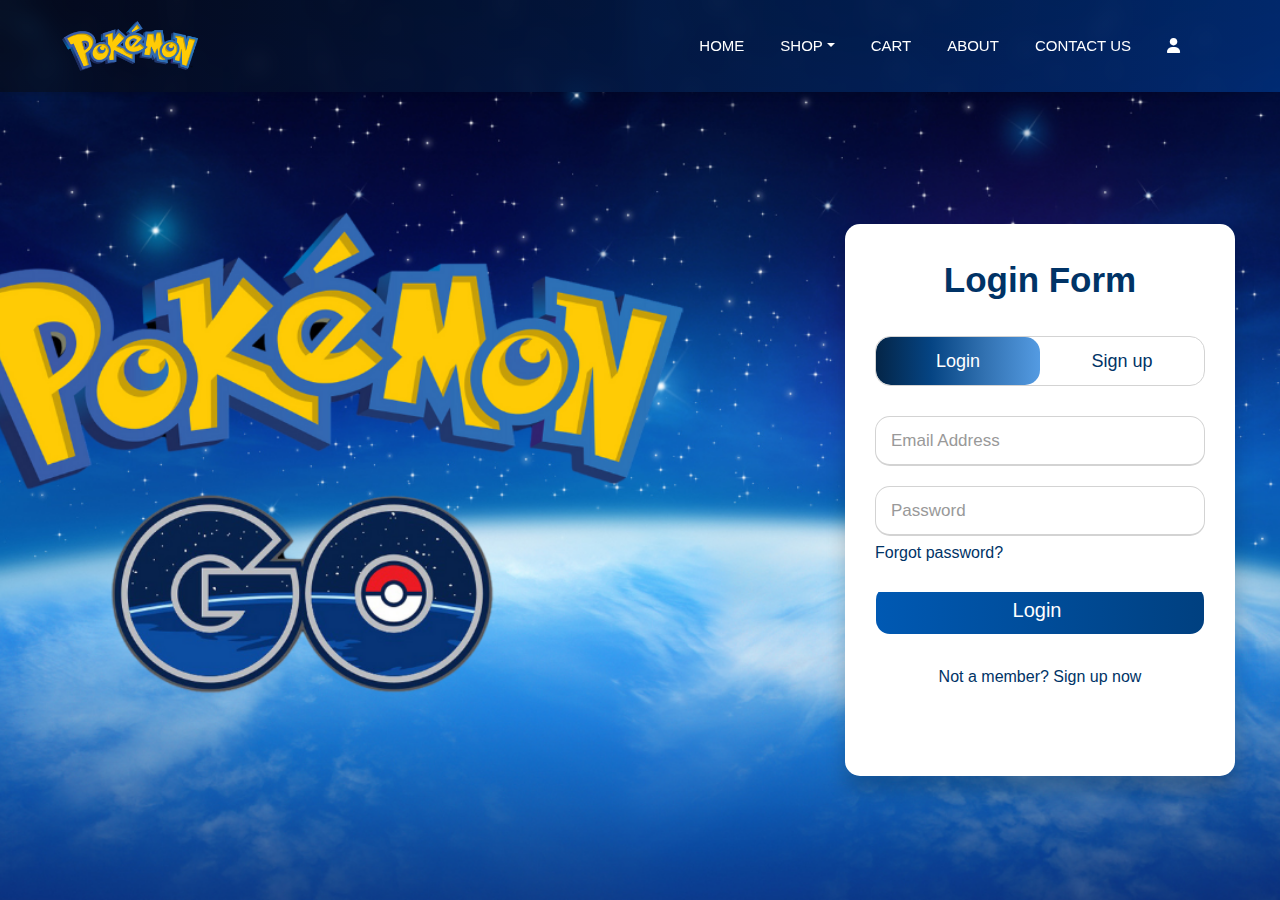
==== DRAFTS/registration/index.html @ 6518241b "Login/SignUp" ====
<!DOCTYPE html>
<html lang="en">
<head>
    <meta charset="UTF-8">
    <meta name="viewport" content="width=device-width, initial-scale=1.0">
    <title>Your Website</title>
    <!-- Bootstrap CSS -->
    <link href="https://cdn.jsdelivr.net/npm/bootstrap@5.3.0/dist/css/bootstrap.min.css" rel="stylesheet">
    <link href="https://cdnjs.cloudflare.com/ajax/libs/font-awesome/6.0.0-beta3/css/all.min.css" rel="stylesheet">
    <style>
        /* Custom Navbar Styles */
        nav {
            background: linear-gradient(90deg, rgba(6, 6, 6, 0.5), rgba(0, 74, 173, 0.5));
            backdrop-filter: blur(10px);
            box-shadow: 0 0 10px rgba(0, 0, 0, 0.2);
        }

        .custom-toggler.navbar-toggler {
            border-color: #fff;
            color: #054483;
        }

        .custom-toggler .navbar-toggler-icon {
            background-image: url("data:image/svg+xml;charset=utf8,%3Csvg viewBox='0 0 32 32' xmlns='http://www.w3.org/2000/svg'%3E%3Cpath stroke='rgba(187, 42, 42, 0.8)' stroke-width='2' stroke-lineap='round' stroke-miterlimit='10' d='M4 8h24M4 16h24M4 24h24'/%3E%3C/svg%3E");
        }

        .trans-color {
            color: #fff;
        }

        .nav-link {
            text-transform: uppercase;
            font-size: 15px;
            margin: auto 10px;
            color: #fff;
        }

        .nav-link:hover, .nav-link:active, .nav-link:focus, .nav-link:enabled {
            color: #e1bf15;
        }
        

        nav img {
            height: 50px;
            margin-left: -20px;
        }

        /* Body and Background */
        body {
            margin: 0;
            padding: 0;
            font-family: Arial, sans-serif;
            background: url("HOME.png") no-repeat center center/cover;
            display: flex;
            flex-direction: column;
            align-items: center;
            justify-content: center;
            min-height: 100vh;
        }
        ::selection {
            background: #1a75ff;
            color: #fff;
          }
          .wrapper {
            overflow: hidden;
            max-width: 390px;
            background: #fff;
            padding: 30px;
            border-radius: 15px;
            box-shadow: 0px 15px 20px rgba(0, 0, 0, 0.2);
            margin-top: 100px;
            margin-right: -800px;
          }
          .wrapper .title-text {
            display: flex;
            width: 200%;
            color: #003366;
          }
          .wrapper .title {
            width: 50%;
            font-size: 35px;
            font-weight: 600;
            text-align: center;
            transition: all 0.6s cubic-bezier(0.68, -0.55, 0.265, 1.55);
          }
          .wrapper .slide-controls {
            position: relative;
            display: flex;
            height: 50px;
            width: 100%;
            overflow: hidden;
            margin: 30px 0 10px 0;
            justify-content: space-between;
            border: 1px solid lightgrey;
            border-radius: 15px;
          }
          .slide-controls .slide {
            height: 100%;
            width: 100%;
            color: #fff;
            font-size: 18px;
            font-weight: 500;
            text-align: center;
            line-height: 48px;
            cursor: pointer;
            z-index: 1;
            transition: all 0.6s ease;
          }
          .slide-controls label.signup {
            color: #000;
          }
          .slide-controls .slider-tab {
            position: absolute;
            height: 100%;
            width: 50%;
            left: 0;
            z-index: 0;
            border-radius: 15px;
            background: -webkit-linear-gradient(left, #042547, #054483, #3272b2, #549be2);
            transition: all 0.6s cubic-bezier(0.68, -0.55, 0.265, 1.55);
          }
          input[type="radio"] {
            display: none;
          }
          #signup:checked ~ .slider-tab {
            left: 50%;
          }
          #signup:checked ~ label.signup {
            color: #fff;
            cursor: default;
            user-select: none;
          }
          #signup:checked ~ label.login {
            color: #003366;
          }
          #login:checked ~ label.signup {
            color: #003366;
          }
          #login:checked ~ label.login {
            cursor: default;
            user-select: none;
          }
          .wrapper .form-container {
            width: 100%;
            overflow: hidden;
          }
          .form-container .form-inner {
            display: flex;
            width: 200%;
          }
          .form-container .form-inner form {
            width: 50%;
            transition: all 0.6s cubic-bezier(0.68, -0.55, 0.265, 1.55);
          }
          .form-inner form .field {
            height: 50px;
            width: 100%;
            margin-top: 20px;
          }
          .form-inner form .field input {
            height: 100%;
            width: 100%;
            outline: none;
            padding-left: 15px;
            border-radius: 15px;
            border: 1px solid lightgrey;
            border-bottom-width: 2px;
            font-size: 17px;
            transition: all 0.3s ease;
          }
          .form-inner form .field input:focus {
            border-color: #003366;
          }
          .form-inner form .field input::placeholder {
            color: #999;
            transition: all 0.3s ease;
          }
          form .field input:focus::placeholder {
            color: #003366;
          }
          .form-inner form .pass-link {
            margin-top: 5px;
          }
          .form-inner form .signup-link {
            text-align: center;
            margin-top: 30px;
            color: #003366;
          }
          .form-inner form .pass-link a,
          .form-inner form .signup-link a {
            color: #003366;
            text-decoration: none;
          }
          .form-inner form .pass-link a:hover,
          .form-inner form .signup-link a:hover {
            text-decoration: underline;
          }
          form .btn {
            height: 50px;
            width: 100%;
            border-radius: 15px;
            position: relative;
            overflow: hidden;
          }
          form .btn .btn-layer {
            height: 100%;
            width: 300%;
            position: absolute;
            left: -100%;
            background: -webkit-linear-gradient(
              right,
              #003366,
              #004080,
              #0059b3,
              #0073e6
            );
            border-radius: 15px;
            transition: all 0.4s ease;
          }
          form .btn:hover .btn-layer {
            left: 0;
          }
          form .btn input[type="submit"] {
            height: 100%;
            width: 100%;
            z-index: 1;
            position: relative;
            background: none;
            border: none;
            color: #fff;
            padding-left: 0;
            border-radius: 15px;
            font-size: 20px;
            font-weight: 500;
            cursor: pointer;
          }
      
          .name-fields {
            display: flex;
            gap: 10px; 
          }
          .name-fields .field {
            width: 48%; 
          }
       
    </style>
</head>
<body>
    <!-- NAVBAR -->
    <nav class="py-3 navbar navbar-expand-lg fixed-top auto-hiding-navbar">
        <div class="container">
            <a class="navbar-brand" href="#">
                <img src="poke.png" alt="logo">
            </a>

            <button class="navbar-toggler ml-auto custom-toggler" 
                    type="button" 
                    data-bs-toggle="collapse" 
                    data-bs-target="#nav3">
                <span class="navbar-toggler-icon"></span>
            </button>

            <div class="navbar-collapse collapse" id="nav3">
                <ul class="navbar-nav ms-auto">
                    <li class="nav-item">
                        <a class="nav-link" href="#">Home</a>
                    </li>
                    <li class="nav-item dropdown">
                        <a class="nav-link dropdown-toggle" data-bs-toggle="dropdown" href="#" role="button" aria-expanded="false">Shop</a>
                        <ul class="dropdown-menu">
                          <li><a class="dropdown-item" href="#">Action</a></li>
                          <li><a class="dropdown-item" href="#">Another action</a></li>
                          <li><a class="dropdown-item" href="#">Something else here</a></li>
                          <li><hr class="dropdown-divider"></li>
                          <li><a class="dropdown-item" href="#">Separated link</a></li>
                        </ul>
                    </li>
                    <li class="nav-item">
                    <a class="nav-link" href="#">Cart</a>
                    </li>
                    <li class="nav-item">
                    <a class="nav-link" href="#">About</a>
                    </li>
                    <li class="nav-item">
                    <a class="nav-link" href="#">Contact Us</a>
                    </li>
                    <li class="nav-item">
                    <a class="nav-link" href="#"><i class="fa-solid fa-user"></i></a>
                    </li>
                </ul>
            </div>
        </div>
    </nav>
    <!-- END NAVBAR -->

    <!-- partial:index.partial.html -->
<div class="wrapper">
    <div class="title-text">
      <div class="title login">Login Form</div>
      <div class="title signup">Sign up Form</div>
    </div>
    <div class="form-container">
      <div class="slide-controls">
        <input type="radio" name="slide" id="login" checked>
        <input type="radio" name="slide" id="signup">
        <label for="login" class="slide login">Login</label>
        <label for="signup" class="slide signup">Sign up</label>
        <div class="slider-tab"></div>
      </div>
      <div class="form-inner">
        <form action="#" class="login">
          <div class="field">
            <input type="text" placeholder="Email Address" required>
          </div>
          <div class="field">
            <input type="password" placeholder="Password" required>
          </div>
          <div class="pass-link"><a href="#">Forgot password?</a></div>
          <div class="field btn">
            <div class="btn-layer"></div>
            <input type="submit" value="Login">
          </div>
          <div class="signup-link">Not a member? <a href="#">Sign up now</a></div>
        </form>
        <form action="#" class="signup">
          <div class="name-fields">
            <div class="field">
              <input type="text" placeholder="First Name" required>
            </div>
            <div class="field">
              <input type="text" placeholder="Last Name" required>
            </div>
          </div>
          <div class="field">
            <input type="text" placeholder="Email Address" required>
          </div>
          <div class="field">
            <input type="password" placeholder="Password" required>
          </div>
          <div class="field">
            <input type="password" placeholder="Confirm password" required>
          </div>
          <div class="field btn">
            <div class="btn-layer"></div>
            <input type="submit" value="Signup">
          </div>
        </form>
      </div>
    </div>
  </div>
    <!-- End Login/Signup Form -->

    <!-- Bootstrap JS and dependencies -->
    <script src="https://cdn.jsdelivr.net/npm/@popperjs/core@2.11.6/dist/umd/popper.min.js"></script>
    <script src="https://cdn.jsdelivr.net/npm/bootstrap@5.3.0/dist/js/bootstrap.min.js"></script>

   <!-- partial -->
  <script>
    const loginText = document.querySelector(".title-text .login");
    const loginForm = document.querySelector("form.login");
    const loginBtn = document.querySelector("label.login");
    const signupBtn = document.querySelector("label.signup");
    const signupLink = document.querySelector("form .signup-link a");
    signupBtn.onclick = () => {
      loginForm.style.marginLeft = "-50%";
      loginText.style.marginLeft = "-50%";
    };
    loginBtn.onclick = () => {
      loginForm.style.marginLeft = "0%";
      loginText.style.marginLeft = "0%";
    };
    signupLink.onclick = () => {
      signupBtn.click();
      return false;
    };
  </script>
</body>
</html>
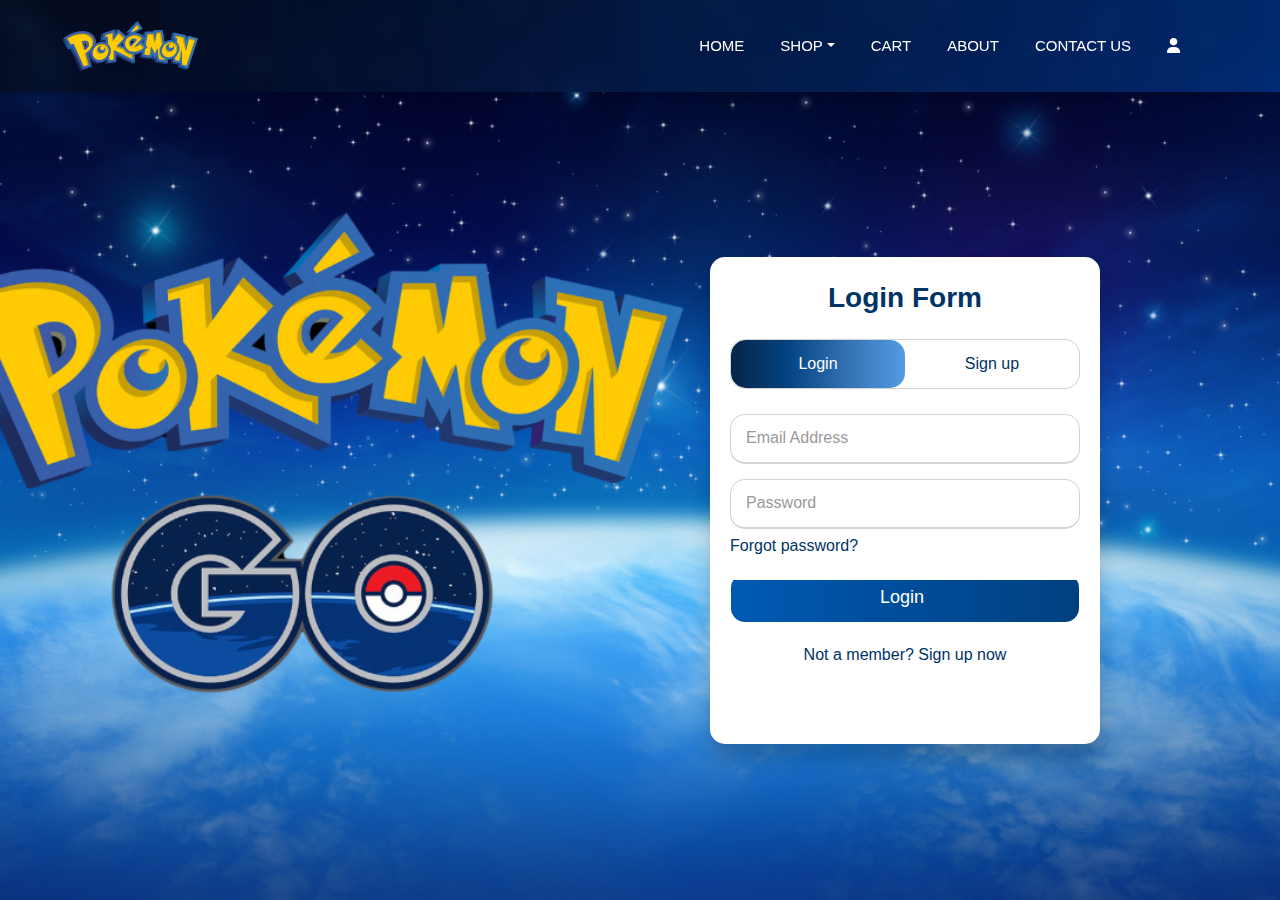
==== commit 42eb4107: "Login/SignUp" ====
--- a/DRAFTS/registration/index.html
+++ b/DRAFTS/registration/index.html
@@ -38,7 +38,6 @@
         .nav-link:hover, .nav-link:active, .nav-link:focus, .nav-link:enabled {
             color: #e1bf15;
         }
-        
 
         nav img {
             height: 50px;
@@ -53,63 +52,73 @@
             background: url("HOME.png") no-repeat center center/cover;
             display: flex;
             flex-direction: column;
-            align-items: center;
+            align-items: flex-end; /* Align content to the right by default */
             justify-content: center;
             min-height: 100vh;
         }
+
         ::selection {
             background: #1a75ff;
             color: #fff;
-          }
-          .wrapper {
+        }
+
+        /* Login/Signup Form Styles */
+        .wrapper {
             overflow: hidden;
             max-width: 390px;
+            width: 90%; /* Responsive width */
             background: #fff;
-            padding: 30px;
+            padding: 20px; /* Reduced padding for smaller screens */
             border-radius: 15px;
             box-shadow: 0px 15px 20px rgba(0, 0, 0, 0.2);
             margin-top: 100px;
-            margin-right: -800px;
-          }
-          .wrapper .title-text {
+            margin-right: 180px; /* Positioned to the right by default */
+        }
+
+        .wrapper .title-text {
             display: flex;
             width: 200%;
             color: #003366;
-          }
-          .wrapper .title {
+        }
+
+        .wrapper .title {
             width: 50%;
-            font-size: 35px;
+            font-size: 28px; /* Reduced font size for smaller screens */
             font-weight: 600;
             text-align: center;
             transition: all 0.6s cubic-bezier(0.68, -0.55, 0.265, 1.55);
-          }
-          .wrapper .slide-controls {
+        }
+
+        .wrapper .slide-controls {
             position: relative;
             display: flex;
             height: 50px;
             width: 100%;
             overflow: hidden;
-            margin: 30px 0 10px 0;
+            margin: 20px 0 10px 0; /* Adjusted margin */
             justify-content: space-between;
             border: 1px solid lightgrey;
             border-radius: 15px;
-          }
-          .slide-controls .slide {
+        }
+
+        .slide-controls .slide {
             height: 100%;
             width: 100%;
             color: #fff;
-            font-size: 18px;
+            font-size: 16px; /* Reduced font size for smaller screens */
             font-weight: 500;
             text-align: center;
             line-height: 48px;
             cursor: pointer;
             z-index: 1;
             transition: all 0.6s ease;
-          }
-          .slide-controls label.signup {
+        }
+
+        .slide-controls label.signup {
             color: #000;
-          }
-          .slide-controls .slider-tab {
+        }
+
+        .slide-controls .slider-tab {
             position: absolute;
             height: 100%;
             width: 50%;
@@ -118,46 +127,57 @@
             border-radius: 15px;
             background: -webkit-linear-gradient(left, #042547, #054483, #3272b2, #549be2);
             transition: all 0.6s cubic-bezier(0.68, -0.55, 0.265, 1.55);
-          }
-          input[type="radio"] {
+        }
+
+        input[type="radio"] {
             display: none;
-          }
-          #signup:checked ~ .slider-tab {
+        }
+
+        #signup:checked ~ .slider-tab {
             left: 50%;
-          }
-          #signup:checked ~ label.signup {
+        }
+
+        #signup:checked ~ label.signup {
             color: #fff;
             cursor: default;
             user-select: none;
-          }
-          #signup:checked ~ label.login {
-            color: #003366;
-          }
-          #login:checked ~ label.signup {
-            color: #003366;
-          }
-          #login:checked ~ label.login {
+        }
+
+        #signup:checked ~ label.login {
+            color: #003366;
+        }
+
+        #login:checked ~ label.signup {
+            color: #003366;
+        }
+
+        #login:checked ~ label.login {
             cursor: default;
             user-select: none;
-          }
-          .wrapper .form-container {
+        }
+
+        .wrapper .form-container {
             width: 100%;
             overflow: hidden;
-          }
-          .form-container .form-inner {
+        }
+
+        .form-container .form-inner {
             display: flex;
             width: 200%;
-          }
-          .form-container .form-inner form {
+        }
+
+        .form-container .form-inner form {
             width: 50%;
             transition: all 0.6s cubic-bezier(0.68, -0.55, 0.265, 1.55);
-          }
-          .form-inner form .field {
+        }
+
+        .form-inner form .field {
             height: 50px;
             width: 100%;
-            margin-top: 20px;
-          }
-          .form-inner form .field input {
+            margin-top: 15px; /* Reduced margin */
+        }
+
+        .form-inner form .field input {
             height: 100%;
             width: 100%;
             outline: none;
@@ -165,44 +185,53 @@
             border-radius: 15px;
             border: 1px solid lightgrey;
             border-bottom-width: 2px;
-            font-size: 17px;
+            font-size: 16px; /* Reduced font size for smaller screens */
             transition: all 0.3s ease;
-          }
-          .form-inner form .field input:focus {
+        }
+
+        .form-inner form .field input:focus {
             border-color: #003366;
-          }
-          .form-inner form .field input::placeholder {
+        }
+
+        .form-inner form .field input::placeholder {
             color: #999;
             transition: all 0.3s ease;
-          }
-          form .field input:focus::placeholder {
-            color: #003366;
-          }
-          .form-inner form .pass-link {
+        }
+
+        form .field input:focus::placeholder {
+            color: #003366;
+        }
+
+        .form-inner form .pass-link {
             margin-top: 5px;
-          }
-          .form-inner form .signup-link {
+        }
+
+        .form-inner form .signup-link {
             text-align: center;
-            margin-top: 30px;
-            color: #003366;
-          }
-          .form-inner form .pass-link a,
-          .form-inner form .signup-link a {
+            margin-top: 20px; /* Reduced margin */
+            color: #003366;
+        }
+
+        .form-inner form .pass-link a,
+        .form-inner form .signup-link a {
             color: #003366;
             text-decoration: none;
-          }
-          .form-inner form .pass-link a:hover,
-          .form-inner form .signup-link a:hover {
+        }
+
+        .form-inner form .pass-link a:hover,
+        .form-inner form .signup-link a:hover {
             text-decoration: underline;
-          }
-          form .btn {
+        }
+
+        form .btn {
             height: 50px;
             width: 100%;
             border-radius: 15px;
             position: relative;
             overflow: hidden;
-          }
-          form .btn .btn-layer {
+        }
+
+        form .btn .btn-layer {
             height: 100%;
             width: 300%;
             position: absolute;
@@ -216,11 +245,13 @@
             );
             border-radius: 15px;
             transition: all 0.4s ease;
-          }
-          form .btn:hover .btn-layer {
+        }
+
+        form .btn:hover .btn-layer {
             left: 0;
-          }
-          form .btn input[type="submit"] {
+        }
+
+        form .btn input[type="submit"] {
             height: 100%;
             width: 100%;
             z-index: 1;
@@ -230,19 +261,52 @@
             color: #fff;
             padding-left: 0;
             border-radius: 15px;
-            font-size: 20px;
+            font-size: 18px; /* Reduced font size for smaller screens */
             font-weight: 500;
             cursor: pointer;
-          }
-      
-          .name-fields {
+        }
+
+        /* First Name and Last Name Side by Side */
+        .name-fields {
             display: flex;
-            gap: 10px; 
-          }
-          .name-fields .field {
-            width: 48%; 
-          }
-       
+            gap: 10px;
+        }
+
+        .name-fields .field {
+            width: 48%;
+        }
+
+        /* Responsive Adjustments */
+        @media (max-width: 768px) {
+            body {
+                align-items: center; /* Center the form on smaller screens */
+            }
+
+            .wrapper {
+                margin-right: 0; /* Remove right margin on smaller screens */
+                margin-top: 80px; /* Adjusted margin for smaller screens */
+            }
+
+            .wrapper .title {
+                font-size: 24px; /* Smaller font size for smaller screens */
+            }
+
+            nav img {
+                margin-left: 15px;
+            }
+
+            .slide-controls .slide {
+                font-size: 14px; /* Smaller font size for smaller screens */
+            }
+
+            .form-inner form .field input {
+                font-size: 14px; /* Smaller font size for smaller screens */
+            }
+
+            .form-inner form .btn input[type="submit"] {
+                font-size: 16px; /* Smaller font size for smaller screens */
+            }
+        }
     </style>
 </head>
 <body>
@@ -293,86 +357,86 @@
     </nav>
     <!-- END NAVBAR -->
 
-    <!-- partial:index.partial.html -->
-<div class="wrapper">
-    <div class="title-text">
-      <div class="title login">Login Form</div>
-      <div class="title signup">Sign up Form</div>
+    <!-- Login/Signup Form -->
+    <div class="wrapper">
+        <div class="title-text">
+            <div class="title login">Login Form</div>
+            <div class="title signup">Sign up Form</div>
+        </div>
+        <div class="form-container">
+            <div class="slide-controls">
+                <input type="radio" name="slide" id="login" checked>
+                <input type="radio" name="slide" id="signup">
+                <label for="login" class="slide login">Login</label>
+                <label for="signup" class="slide signup">Sign up</label>
+                <div class="slider-tab"></div>
+            </div>
+            <div class="form-inner">
+                <form action="#" class="login">
+                    <div class="field">
+                        <input type="text" placeholder="Email Address" required>
+                    </div>
+                    <div class="field">
+                        <input type="password" placeholder="Password" required>
+                    </div>
+                    <div class="pass-link"><a href="#">Forgot password?</a></div>
+                    <div class="field btn">
+                        <div class="btn-layer"></div>
+                        <input type="submit" value="Login">
+                    </div>
+                    <div class="signup-link">Not a member? <a href="#">Sign up now</a></div>
+                </form>
+                <form action="#" class="signup">
+                    <div class="name-fields">
+                        <div class="field">
+                            <input type="text" placeholder="First Name" required>
+                        </div>
+                        <div class="field">
+                            <input type="text" placeholder="Last Name" required>
+                        </div>
+                    </div>
+                    <div class="field">
+                        <input type="text" placeholder="Email Address" required>
+                    </div>
+                    <div class="field">
+                        <input type="password" placeholder="Password" required>
+                    </div>
+                    <div class="field">
+                        <input type="password" placeholder="Confirm password" required>
+                    </div>
+                    <div class="field btn">
+                        <div class="btn-layer"></div>
+                        <input type="submit" value="Signup">
+                    </div>
+                </form>
+            </div>
+        </div>
     </div>
-    <div class="form-container">
-      <div class="slide-controls">
-        <input type="radio" name="slide" id="login" checked>
-        <input type="radio" name="slide" id="signup">
-        <label for="login" class="slide login">Login</label>
-        <label for="signup" class="slide signup">Sign up</label>
-        <div class="slider-tab"></div>
-      </div>
-      <div class="form-inner">
-        <form action="#" class="login">
-          <div class="field">
-            <input type="text" placeholder="Email Address" required>
-          </div>
-          <div class="field">
-            <input type="password" placeholder="Password" required>
-          </div>
-          <div class="pass-link"><a href="#">Forgot password?</a></div>
-          <div class="field btn">
-            <div class="btn-layer"></div>
-            <input type="submit" value="Login">
-          </div>
-          <div class="signup-link">Not a member? <a href="#">Sign up now</a></div>
-        </form>
-        <form action="#" class="signup">
-          <div class="name-fields">
-            <div class="field">
-              <input type="text" placeholder="First Name" required>
-            </div>
-            <div class="field">
-              <input type="text" placeholder="Last Name" required>
-            </div>
-          </div>
-          <div class="field">
-            <input type="text" placeholder="Email Address" required>
-          </div>
-          <div class="field">
-            <input type="password" placeholder="Password" required>
-          </div>
-          <div class="field">
-            <input type="password" placeholder="Confirm password" required>
-          </div>
-          <div class="field btn">
-            <div class="btn-layer"></div>
-            <input type="submit" value="Signup">
-          </div>
-        </form>
-      </div>
-    </div>
-  </div>
     <!-- End Login/Signup Form -->
 
     <!-- Bootstrap JS and dependencies -->
     <script src="https://cdn.jsdelivr.net/npm/@popperjs/core@2.11.6/dist/umd/popper.min.js"></script>
     <script src="https://cdn.jsdelivr.net/npm/bootstrap@5.3.0/dist/js/bootstrap.min.js"></script>
 
-   <!-- partial -->
-  <script>
-    const loginText = document.querySelector(".title-text .login");
-    const loginForm = document.querySelector("form.login");
-    const loginBtn = document.querySelector("label.login");
-    const signupBtn = document.querySelector("label.signup");
-    const signupLink = document.querySelector("form .signup-link a");
-    signupBtn.onclick = () => {
-      loginForm.style.marginLeft = "-50%";
-      loginText.style.marginLeft = "-50%";
-    };
-    loginBtn.onclick = () => {
-      loginForm.style.marginLeft = "0%";
-      loginText.style.marginLeft = "0%";
-    };
-    signupLink.onclick = () => {
-      signupBtn.click();
-      return false;
-    };
-  </script>
+    <!-- JavaScript for Form Switching -->
+    <script>
+        const loginText = document.querySelector(".title-text .login");
+        const loginForm = document.querySelector("form.login");
+        const loginBtn = document.querySelector("label.login");
+        const signupBtn = document.querySelector("label.signup");
+        const signupLink = document.querySelector("form .signup-link a");
+        signupBtn.onclick = () => {
+            loginForm.style.marginLeft = "-50%";
+            loginText.style.marginLeft = "-50%";
+        };
+        loginBtn.onclick = () => {
+            loginForm.style.marginLeft = "0%";
+            loginText.style.marginLeft = "0%";
+        };
+        signupLink.onclick = () => {
+            signupBtn.click();
+            return false;
+        };
+    </script>
 </body>
 </html>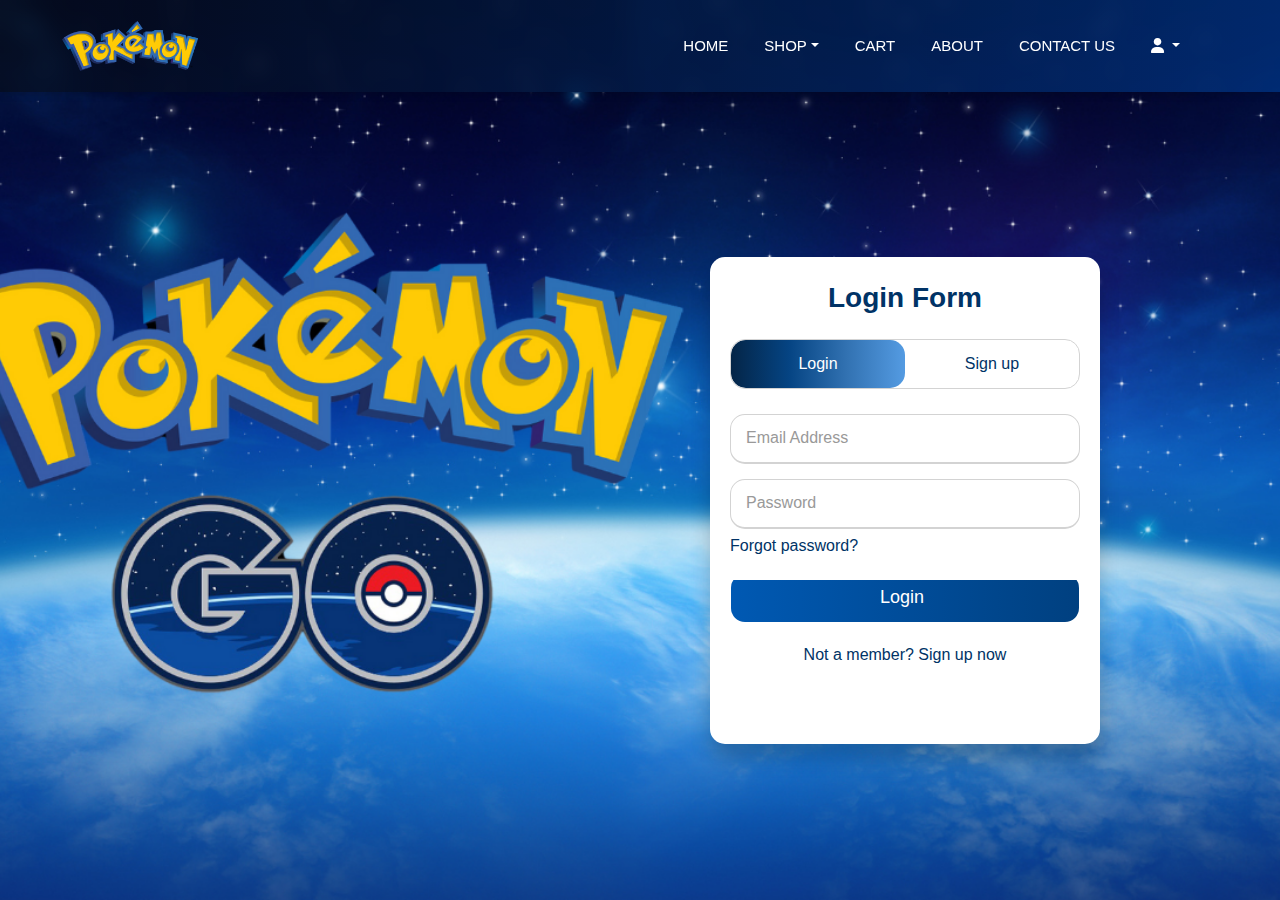
==== commit ae622e79: "Login/SignUp" ====
--- a/DRAFTS/registration/index.html
+++ b/DRAFTS/registration/index.html
@@ -7,436 +7,124 @@
     <!-- Bootstrap CSS -->
     <link href="https://cdn.jsdelivr.net/npm/bootstrap@5.3.0/dist/css/bootstrap.min.css" rel="stylesheet">
     <link href="https://cdnjs.cloudflare.com/ajax/libs/font-awesome/6.0.0-beta3/css/all.min.css" rel="stylesheet">
-    <style>
-        /* Custom Navbar Styles */
-        nav {
-            background: linear-gradient(90deg, rgba(6, 6, 6, 0.5), rgba(0, 74, 173, 0.5));
-            backdrop-filter: blur(10px);
-            box-shadow: 0 0 10px rgba(0, 0, 0, 0.2);
-        }
-
-        .custom-toggler.navbar-toggler {
-            border-color: #fff;
-            color: #054483;
-        }
-
-        .custom-toggler .navbar-toggler-icon {
-            background-image: url("data:image/svg+xml;charset=utf8,%3Csvg viewBox='0 0 32 32' xmlns='http://www.w3.org/2000/svg'%3E%3Cpath stroke='rgba(187, 42, 42, 0.8)' stroke-width='2' stroke-lineap='round' stroke-miterlimit='10' d='M4 8h24M4 16h24M4 24h24'/%3E%3C/svg%3E");
-        }
-
-        .trans-color {
-            color: #fff;
-        }
-
-        .nav-link {
-            text-transform: uppercase;
-            font-size: 15px;
-            margin: auto 10px;
-            color: #fff;
-        }
-
-        .nav-link:hover, .nav-link:active, .nav-link:focus, .nav-link:enabled {
-            color: #e1bf15;
-        }
-
-        nav img {
-            height: 50px;
-            margin-left: -20px;
-        }
-
-        /* Body and Background */
-        body {
-            margin: 0;
-            padding: 0;
-            font-family: Arial, sans-serif;
-            background: url("HOME.png") no-repeat center center/cover;
-            display: flex;
-            flex-direction: column;
-            align-items: flex-end; /* Align content to the right by default */
-            justify-content: center;
-            min-height: 100vh;
-        }
-
-        ::selection {
-            background: #1a75ff;
-            color: #fff;
-        }
-
-        /* Login/Signup Form Styles */
-        .wrapper {
-            overflow: hidden;
-            max-width: 390px;
-            width: 90%; /* Responsive width */
-            background: #fff;
-            padding: 20px; /* Reduced padding for smaller screens */
-            border-radius: 15px;
-            box-shadow: 0px 15px 20px rgba(0, 0, 0, 0.2);
-            margin-top: 100px;
-            margin-right: 180px; /* Positioned to the right by default */
-        }
-
-        .wrapper .title-text {
-            display: flex;
-            width: 200%;
-            color: #003366;
-        }
-
-        .wrapper .title {
-            width: 50%;
-            font-size: 28px; /* Reduced font size for smaller screens */
-            font-weight: 600;
-            text-align: center;
-            transition: all 0.6s cubic-bezier(0.68, -0.55, 0.265, 1.55);
-        }
-
-        .wrapper .slide-controls {
-            position: relative;
-            display: flex;
-            height: 50px;
-            width: 100%;
-            overflow: hidden;
-            margin: 20px 0 10px 0; /* Adjusted margin */
-            justify-content: space-between;
-            border: 1px solid lightgrey;
-            border-radius: 15px;
-        }
-
-        .slide-controls .slide {
-            height: 100%;
-            width: 100%;
-            color: #fff;
-            font-size: 16px; /* Reduced font size for smaller screens */
-            font-weight: 500;
-            text-align: center;
-            line-height: 48px;
-            cursor: pointer;
-            z-index: 1;
-            transition: all 0.6s ease;
-        }
-
-        .slide-controls label.signup {
-            color: #000;
-        }
-
-        .slide-controls .slider-tab {
-            position: absolute;
-            height: 100%;
-            width: 50%;
-            left: 0;
-            z-index: 0;
-            border-radius: 15px;
-            background: -webkit-linear-gradient(left, #042547, #054483, #3272b2, #549be2);
-            transition: all 0.6s cubic-bezier(0.68, -0.55, 0.265, 1.55);
-        }
-
-        input[type="radio"] {
-            display: none;
-        }
-
-        #signup:checked ~ .slider-tab {
-            left: 50%;
-        }
-
-        #signup:checked ~ label.signup {
-            color: #fff;
-            cursor: default;
-            user-select: none;
-        }
-
-        #signup:checked ~ label.login {
-            color: #003366;
-        }
-
-        #login:checked ~ label.signup {
-            color: #003366;
-        }
-
-        #login:checked ~ label.login {
-            cursor: default;
-            user-select: none;
-        }
-
-        .wrapper .form-container {
-            width: 100%;
-            overflow: hidden;
-        }
-
-        .form-container .form-inner {
-            display: flex;
-            width: 200%;
-        }
-
-        .form-container .form-inner form {
-            width: 50%;
-            transition: all 0.6s cubic-bezier(0.68, -0.55, 0.265, 1.55);
-        }
-
-        .form-inner form .field {
-            height: 50px;
-            width: 100%;
-            margin-top: 15px; /* Reduced margin */
-        }
-
-        .form-inner form .field input {
-            height: 100%;
-            width: 100%;
-            outline: none;
-            padding-left: 15px;
-            border-radius: 15px;
-            border: 1px solid lightgrey;
-            border-bottom-width: 2px;
-            font-size: 16px; /* Reduced font size for smaller screens */
-            transition: all 0.3s ease;
-        }
-
-        .form-inner form .field input:focus {
-            border-color: #003366;
-        }
-
-        .form-inner form .field input::placeholder {
-            color: #999;
-            transition: all 0.3s ease;
-        }
-
-        form .field input:focus::placeholder {
-            color: #003366;
-        }
-
-        .form-inner form .pass-link {
-            margin-top: 5px;
-        }
-
-        .form-inner form .signup-link {
-            text-align: center;
-            margin-top: 20px; /* Reduced margin */
-            color: #003366;
-        }
-
-        .form-inner form .pass-link a,
-        .form-inner form .signup-link a {
-            color: #003366;
-            text-decoration: none;
-        }
-
-        .form-inner form .pass-link a:hover,
-        .form-inner form .signup-link a:hover {
-            text-decoration: underline;
-        }
-
-        form .btn {
-            height: 50px;
-            width: 100%;
-            border-radius: 15px;
-            position: relative;
-            overflow: hidden;
-        }
-
-        form .btn .btn-layer {
-            height: 100%;
-            width: 300%;
-            position: absolute;
-            left: -100%;
-            background: -webkit-linear-gradient(
-              right,
-              #003366,
-              #004080,
-              #0059b3,
-              #0073e6
-            );
-            border-radius: 15px;
-            transition: all 0.4s ease;
-        }
-
-        form .btn:hover .btn-layer {
-            left: 0;
-        }
-
-        form .btn input[type="submit"] {
-            height: 100%;
-            width: 100%;
-            z-index: 1;
-            position: relative;
-            background: none;
-            border: none;
-            color: #fff;
-            padding-left: 0;
-            border-radius: 15px;
-            font-size: 18px; /* Reduced font size for smaller screens */
-            font-weight: 500;
-            cursor: pointer;
-        }
-
-        /* First Name and Last Name Side by Side */
-        .name-fields {
-            display: flex;
-            gap: 10px;
-        }
-
-        .name-fields .field {
-            width: 48%;
-        }
-
-        /* Responsive Adjustments */
-        @media (max-width: 768px) {
-            body {
-                align-items: center; /* Center the form on smaller screens */
-            }
-
-            .wrapper {
-                margin-right: 0; /* Remove right margin on smaller screens */
-                margin-top: 80px; /* Adjusted margin for smaller screens */
-            }
-
-            .wrapper .title {
-                font-size: 24px; /* Smaller font size for smaller screens */
-            }
-
-            nav img {
-                margin-left: 15px;
-            }
-
-            .slide-controls .slide {
-                font-size: 14px; /* Smaller font size for smaller screens */
-            }
-
-            .form-inner form .field input {
-                font-size: 14px; /* Smaller font size for smaller screens */
-            }
-
-            .form-inner form .btn input[type="submit"] {
-                font-size: 16px; /* Smaller font size for smaller screens */
-            }
-        }
-    </style>
+    <link rel="stylesheet" href="style.css">
 </head>
 <body>
     <!-- NAVBAR -->
-    <nav class="py-3 navbar navbar-expand-lg fixed-top auto-hiding-navbar">
-        <div class="container">
-            <a class="navbar-brand" href="#">
-                <img src="poke.png" alt="logo">
-            </a>
+<nav class="py-3 navbar navbar-expand-lg fixed-top auto-hiding-navbar">
+    <div class="container">
+        <a class="navbar-brand" href="#">
+            <img src="poke.png" alt="logo">
+        </a>
 
-            <button class="navbar-toggler ml-auto custom-toggler" 
-                    type="button" 
-                    data-bs-toggle="collapse" 
-                    data-bs-target="#nav3">
-                <span class="navbar-toggler-icon"></span>
-            </button>
+        <button class="navbar-toggler ml-auto custom-toggler" 
+                type="button" 
+                data-bs-toggle="collapse" 
+                data-bs-target="#nav3">
+            <span class="navbar-toggler-icon"></span>
+        </button>
 
-            <div class="navbar-collapse collapse" id="nav3">
-                <ul class="navbar-nav ms-auto">
-                    <li class="nav-item">
-                        <a class="nav-link" href="#">Home</a>
-                    </li>
-                    <li class="nav-item dropdown">
-                        <a class="nav-link dropdown-toggle" data-bs-toggle="dropdown" href="#" role="button" aria-expanded="false">Shop</a>
-                        <ul class="dropdown-menu">
-                          <li><a class="dropdown-item" href="#">Action</a></li>
-                          <li><a class="dropdown-item" href="#">Another action</a></li>
-                          <li><a class="dropdown-item" href="#">Something else here</a></li>
-                          <li><hr class="dropdown-divider"></li>
-                          <li><a class="dropdown-item" href="#">Separated link</a></li>
-                        </ul>
-                    </li>
-                    <li class="nav-item">
+        <div class="navbar-collapse collapse" id="nav3">
+            <ul class="navbar-nav ms-auto">
+                <li class="nav-item">
+                    <a class="nav-link" href="#">Home</a>
+                </li>
+                <li class="nav-item dropdown">
+                    <a class="nav-link dropdown-toggle" data-bs-toggle="dropdown" href="#" role="button" aria-expanded="false">Shop</a>
+                    <ul class="dropdown-menu">
+                      <li><a class="dropdown-item" href="#">All products</a></li>
+                      <li><a class="dropdown-item" href="#">Item Boxes</a></li>
+                      <li><a class="dropdown-item" href="#">PokéCoins</a></li>
+                      <li><a class="dropdown-item" href="#">Daily Bundles</a></li>
+                    </ul>
+                </li>
+                <li class="nav-item">
                     <a class="nav-link" href="#">Cart</a>
-                    </li>
-                    <li class="nav-item">
+                </li>
+                <li class="nav-item">
                     <a class="nav-link" href="#">About</a>
-                    </li>
-                    <li class="nav-item">
+                </li>
+                <li class="nav-item">
                     <a class="nav-link" href="#">Contact Us</a>
-                    </li>
-                    <li class="nav-item">
-                    <a class="nav-link" href="#"><i class="fa-solid fa-user"></i></a>
-                    </li>
-                </ul>
-            </div>
+                </li>
+                <li class="nav-item dropdown">
+                    <a class="nav-link dropdown-toggle" href="#" id="navbarDropdown" role="button" data-bs-toggle="dropdown" aria-expanded="false">
+                        <i class="fa-solid fa-user"></i>
+                    </a>
+                    <ul class="dropdown-menu dropdown-menu-end" aria-labelledby="navbarDropdown">
+                        <li><a class="dropdown-item" href="#" id="viewProfile"><i class="fas fa-user-circle"></i> View Profile</a></li>
+                        <li><a class="dropdown-item" href="#"><i class="fas fa-cog"></i> Settings & Privacy</a></li>
+                        <li><a class="dropdown-item" href="#"><i class="fas fa-question-circle"></i> Help & Support</a></li>
+                        <li><hr class="dropdown-divider"></li>
+                        <li><a class="dropdown-item" href="#" id="logout"><i class="fas fa-sign-out-alt"></i> Logout</a></li>
+                    </ul>
+                </li>
+            </ul>
         </div>
-    </nav>
-    <!-- END NAVBAR -->
+    </div>
+</nav>
+<!-- END NAVBAR -->
 
-    <!-- Login/Signup Form -->
-    <div class="wrapper">
-        <div class="title-text">
-            <div class="title login">Login Form</div>
-            <div class="title signup">Sign up Form</div>
+<!-- Login/Signup Form -->
+<div class="wrapper">
+    <div class="title-text">
+        <div class="title login">Login Form</div>
+        <div class="title signup">Sign up Form</div>
+    </div>
+    <div class="form-container">
+        <div class="slide-controls">
+            <input type="radio" name="slide" id="login" checked>
+            <input type="radio" name="slide" id="signup">
+            <label for="login" class="slide login">Login</label>
+            <label for="signup" class="slide signup">Sign up</label>
+            <div class="slider-tab"></div>
         </div>
-        <div class="form-container">
-            <div class="slide-controls">
-                <input type="radio" name="slide" id="login" checked>
-                <input type="radio" name="slide" id="signup">
-                <label for="login" class="slide login">Login</label>
-                <label for="signup" class="slide signup">Sign up</label>
-                <div class="slider-tab"></div>
-            </div>
-            <div class="form-inner">
-                <form action="#" class="login">
+        <div class="form-inner">
+            <form action="#" class="login">
+                <div class="field">
+                    <input type="text" placeholder="Email Address" required>
+                </div>
+                <div class="field">
+                    <input type="password" placeholder="Password" required>
+                </div>
+                <div class="pass-link"><a href="#">Forgot password?</a></div>
+                <div class="field btn">
+                    <div class="btn-layer"></div>
+                    <button type="button" id="loginButton">Login</button>
+                </div>
+                <div class="signup-link">Not a member? <a href="#">Sign up now</a></div>
+            </form>
+            <form action="#" class="signup">
+                <div class="name-fields">
                     <div class="field">
-                        <input type="text" placeholder="Email Address" required>
+                        <input type="text" placeholder="First Name" required>
                     </div>
                     <div class="field">
-                        <input type="password" placeholder="Password" required>
+                        <input type="text" placeholder="Last Name" required>
                     </div>
-                    <div class="pass-link"><a href="#">Forgot password?</a></div>
-                    <div class="field btn">
-                        <div class="btn-layer"></div>
-                        <input type="submit" value="Login">
-                    </div>
-                    <div class="signup-link">Not a member? <a href="#">Sign up now</a></div>
-                </form>
-                <form action="#" class="signup">
-                    <div class="name-fields">
-                        <div class="field">
-                            <input type="text" placeholder="First Name" required>
-                        </div>
-                        <div class="field">
-                            <input type="text" placeholder="Last Name" required>
-                        </div>
-                    </div>
-                    <div class="field">
-                        <input type="text" placeholder="Email Address" required>
-                    </div>
-                    <div class="field">
-                        <input type="password" placeholder="Password" required>
-                    </div>
-                    <div class="field">
-                        <input type="password" placeholder="Confirm password" required>
-                    </div>
-                    <div class="field btn">
-                        <div class="btn-layer"></div>
-                        <input type="submit" value="Signup">
-                    </div>
-                </form>
-            </div>
+                </div>
+                <div class="field">
+                    <input type="text" placeholder="Email Address" required>
+                </div>
+                <div class="field">
+                    <input type="password" placeholder="Password" required>
+                </div>
+                <div class="field">
+                    <input type="password" placeholder="Confirm password" required>
+                </div>
+                <div class="field btn">
+                    <div class="btn-layer"></div>
+                    <button type="button" id="signupButton">Signup</button>
+                </div>
+            </form>
         </div>
     </div>
-    <!-- End Login/Signup Form -->
+</div>
+<!-- End Login/Signup Form -->
 
     <!-- Bootstrap JS and dependencies -->
     <script src="https://cdn.jsdelivr.net/npm/@popperjs/core@2.11.6/dist/umd/popper.min.js"></script>
     <script src="https://cdn.jsdelivr.net/npm/bootstrap@5.3.0/dist/js/bootstrap.min.js"></script>
-
-    <!-- JavaScript for Form Switching -->
-    <script>
-        const loginText = document.querySelector(".title-text .login");
-        const loginForm = document.querySelector("form.login");
-        const loginBtn = document.querySelector("label.login");
-        const signupBtn = document.querySelector("label.signup");
-        const signupLink = document.querySelector("form .signup-link a");
-        signupBtn.onclick = () => {
-            loginForm.style.marginLeft = "-50%";
-            loginText.style.marginLeft = "-50%";
-        };
-        loginBtn.onclick = () => {
-            loginForm.style.marginLeft = "0%";
-            loginText.style.marginLeft = "0%";
-        };
-        signupLink.onclick = () => {
-            signupBtn.click();
-            return false;
-        };
-    </script>
+    <script src="script.js"></script>
 </body>
 </html>--- a/DRAFTS/registration/style.css
+++ b/DRAFTS/registration/style.css
@@ -0,0 +1,332 @@
+/* Custom Navbar Styles */
+nav {
+    background: linear-gradient(90deg, rgba(6, 6, 6, 0.5), rgba(0, 74, 173, 0.5));
+    backdrop-filter: blur(10px);
+    box-shadow: 0 0 10px rgba(0, 0, 0, 0.2);
+}
+
+.custom-toggler.navbar-toggler {
+    border-color: #fff;
+    color: #054483;
+}
+
+.custom-toggler .navbar-toggler-icon {
+    background-image: url("data:image/svg+xml;charset=utf8,%3Csvg viewBox='0 0 32 32' xmlns='http://www.w3.org/2000/svg'%3E%3Cpath stroke='rgba(187, 42, 42, 0.8)' stroke-width='2' stroke-lineap='round' stroke-miterlimit='10' d='M4 8h24M4 16h24M4 24h24'/%3E%3C/svg%3E");
+}
+
+.trans-color {
+    color: #fff;
+}
+
+.nav-link {
+    text-transform: uppercase;
+    font-size: 15px;
+    margin: auto 10px;
+    color: #fff;
+}
+
+.nav-link:hover, .nav-link:active, .nav-link:focus {
+    color: #e1bf15;
+}
+
+.nav-link.dropdown-toggle:focus,
+.nav-link.dropdown-toggle:active {
+    color: #e1bf15 !important; 
+}
+
+nav img {
+    height: 50px;
+    margin-left: -20px;
+}
+
+.dropdown-item i {
+    margin-right: 5px;
+}
+
+/* Body and Background */
+body {
+    margin: 0;
+    padding: 0;
+    font-family: Arial, sans-serif;
+    background: url("HOME.png") no-repeat center center/cover;
+    display: flex;
+    flex-direction: column;
+    align-items: flex-end; 
+    justify-content: center;
+    min-height: 100vh;
+}
+
+::selection {
+    background: #1a75ff;
+    color: #fff;
+}
+
+/* Login/Signup Form Styles */
+.wrapper {
+    overflow: hidden;
+    max-width: 390px;
+    width: 90%; /* Responsive width */
+    background: #fff;
+    padding: 20px; /* Reduced padding for smaller screens */
+    border-radius: 15px;
+    box-shadow: 0px 15px 20px rgba(0, 0, 0, 0.2);
+    margin-top: 100px;
+    margin-right: 180px; /* Positioned to the right by default */
+}
+
+.wrapper .title-text {
+    display: flex;
+    width: 200%;
+    color: #003366;
+}
+
+.wrapper .title {
+    width: 50%;
+    font-size: 28px; /* Reduced font size for smaller screens */
+    font-weight: 600;
+    text-align: center;
+    transition: all 0.6s cubic-bezier(0.68, -0.55, 0.265, 1.55);
+}
+
+.wrapper .slide-controls {
+    position: relative;
+    display: flex;
+    height: 50px;
+    width: 100%;
+    overflow: hidden;
+    margin: 20px 0 10px 0; /* Adjusted margin */
+    justify-content: space-between;
+    border: 1px solid lightgrey;
+    border-radius: 15px;
+}
+
+.slide-controls .slide {
+    height: 100%;
+    width: 100%;
+    color: #fff;
+    font-size: 16px; /* Reduced font size for smaller screens */
+    font-weight: 500;
+    text-align: center;
+    line-height: 48px;
+    cursor: pointer;
+    z-index: 1;
+    transition: all 0.6s ease;
+}
+
+.slide-controls label.signup {
+    color: #000;
+}
+
+.slide-controls .slider-tab {
+    position: absolute;
+    height: 100%;
+    width: 50%;
+    left: 0;
+    z-index: 0;
+    border-radius: 15px;
+    background: -webkit-linear-gradient(left, #042547, #054483, #3272b2, #549be2);
+    transition: all 0.6s cubic-bezier(0.68, -0.55, 0.265, 1.55);
+}
+
+input[type="radio"] {
+    display: none;
+}
+
+#signup:checked ~ .slider-tab {
+    left: 50%;
+}
+
+#signup:checked ~ label.signup {
+    color: #fff;
+    cursor: default;
+    user-select: none;
+}
+
+#signup:checked ~ label.login {
+    color: #003366;
+}
+
+#login:checked ~ label.signup {
+    color: #003366;
+}
+
+#login:checked ~ label.login {
+    cursor: default;
+    user-select: none;
+}
+
+.wrapper .form-container {
+    width: 100%;
+    overflow: hidden;
+}
+
+.form-container .form-inner {
+    display: flex;
+    width: 200%;
+}
+
+.form-container .form-inner form {
+    width: 50%;
+    transition: all 0.6s cubic-bezier(0.68, -0.55, 0.265, 1.55);
+}
+
+.form-inner form .field {
+    height: 50px;
+    width: 100%;
+    margin-top: 15px; /* Reduced margin */
+}
+
+.form-inner form .field input {
+    height: 100%;
+    width: 100%;
+    outline: none;
+    padding-left: 15px;
+    border-radius: 15px;
+    border: 1px solid lightgrey;
+    border-bottom-width: 2px;
+    font-size: 16px; /* Reduced font size for smaller screens */
+    transition: all 0.3s ease;
+}
+
+.form-inner form .field input:focus {
+    border-color: #003366;
+}
+
+.form-inner form .field input::placeholder {
+    color: #999;
+    transition: all 0.3s ease;
+}
+
+form .field input:focus::placeholder {
+    color: #003366;
+}
+
+.form-inner form .pass-link {
+    margin-top: 5px;
+}
+
+.form-inner form .signup-link {
+    text-align: center;
+    margin-top: 20px; /* Reduced margin */
+    color: #003366;
+}
+
+.form-inner form .pass-link a,
+.form-inner form .signup-link a {
+    color: #003366;
+    text-decoration: none;
+}
+
+.form-inner form .pass-link a:hover,
+.form-inner form .signup-link a:hover {
+    text-decoration: underline;
+}
+
+form .btn {
+    height: 50px;
+    width: 100%;
+    border-radius: 15px;
+    position: relative;
+    overflow: hidden;
+}
+
+form .btn .btn-layer {
+    height: 100%;
+    width: 300%;
+    position: absolute;
+    left: -100%;
+    background: -webkit-linear-gradient(
+      right,
+      #003366,
+      #004080,
+      #0059b3,
+      #0073e6
+    );
+    border-radius: 15px;
+    transition: all 0.4s ease;
+}
+
+form .btn:hover .btn-layer {
+    left: 0;
+}
+
+form .btn button {
+    height: 100%;
+    width: 100%;
+    z-index: 1;
+    position: relative;
+    background: none;
+    border: none;
+    color: #fff;
+    padding-left: 0;
+    border-radius: 15px;
+    font-size: 18px; /* Reduced font size for smaller screens */
+    font-weight: 500;
+    cursor: pointer;
+    outline: none; /* Remove default focus outline */
+}
+
+/* First Name and Last Name Side by Side */
+.name-fields {
+    display: flex;
+    gap: 10px;
+}
+
+.name-fields .field {
+    width: 48%;
+}
+
+/* Responsive Adjustments */
+@media (max-width: 768px) {
+    body {
+        align-items: center; /* Center the form on smaller screens */
+    }
+
+    .wrapper {
+        margin-right: 0; /* Remove right margin on smaller screens */
+        margin-top: 80px; /* Adjusted margin for smaller screens */
+    }
+
+    .wrapper .title {
+        font-size: 24px; /* Smaller font size for smaller screens */
+    }
+
+    nav img {
+        margin-left: 15px;
+    }
+
+    .slide-controls .slide {
+        font-size: 14px; /* Smaller font size for smaller screens */
+    }
+
+    .form-inner form .field input {
+        font-size: 14px; /* Smaller font size for smaller screens */
+    }
+
+    .form-inner form .btn input[type="submit"] {
+        font-size: 16px; /* Smaller font size for smaller screens */
+    }
+}
+
+/* Custom Dropdown Styles */
+.dropdown-menu {
+    background-color: rgba(255, 255, 255, 0.9);
+    border: none;
+    border-radius: 10px;
+    box-shadow: 0 4px 8px rgba(0, 0, 0, 0.1);
+}
+
+.dropdown-item {
+    color: #003366;
+    padding: 10px 20px;
+    font-size: 14px;
+}
+
+.dropdown-item:hover {
+    background-color: #f8f9fa;
+    color: #0056b3;
+}
+
+.dropdown-divider {
+    border-top: 1px solid #e9ecef;
+}